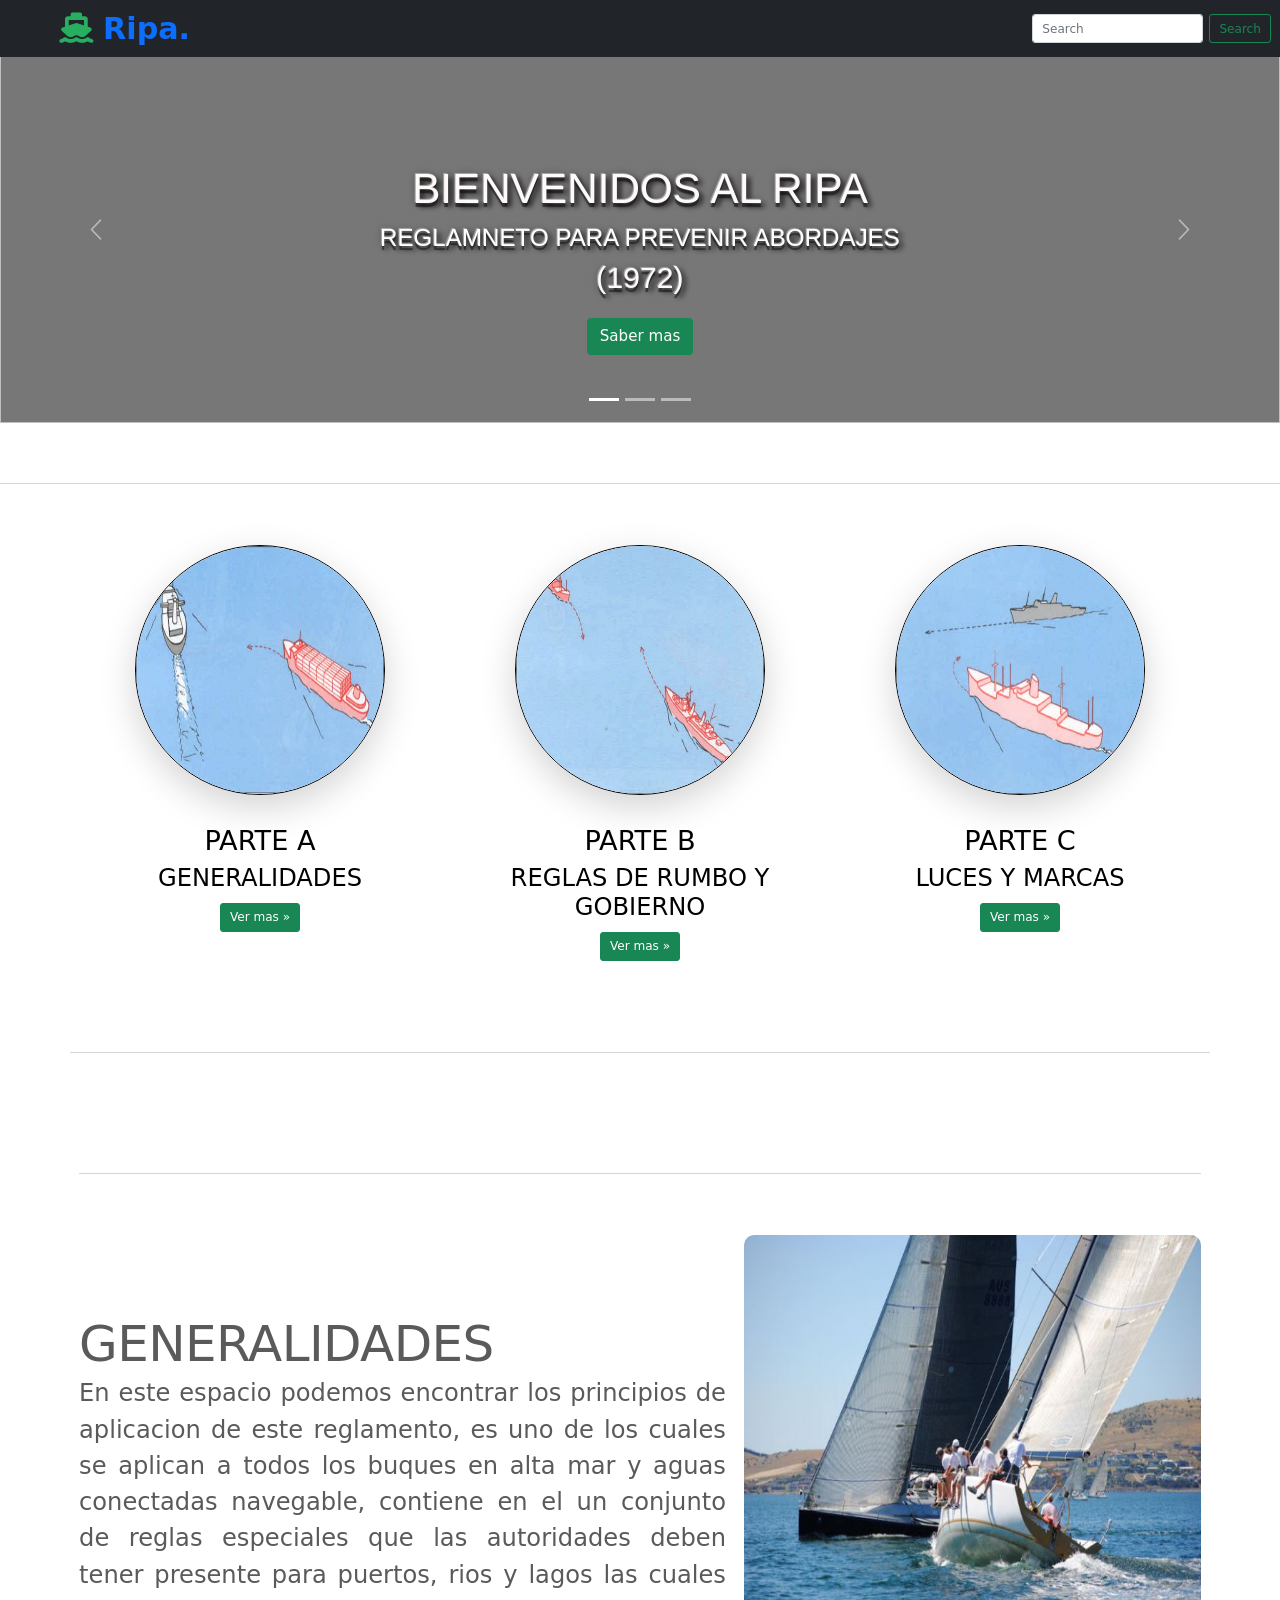
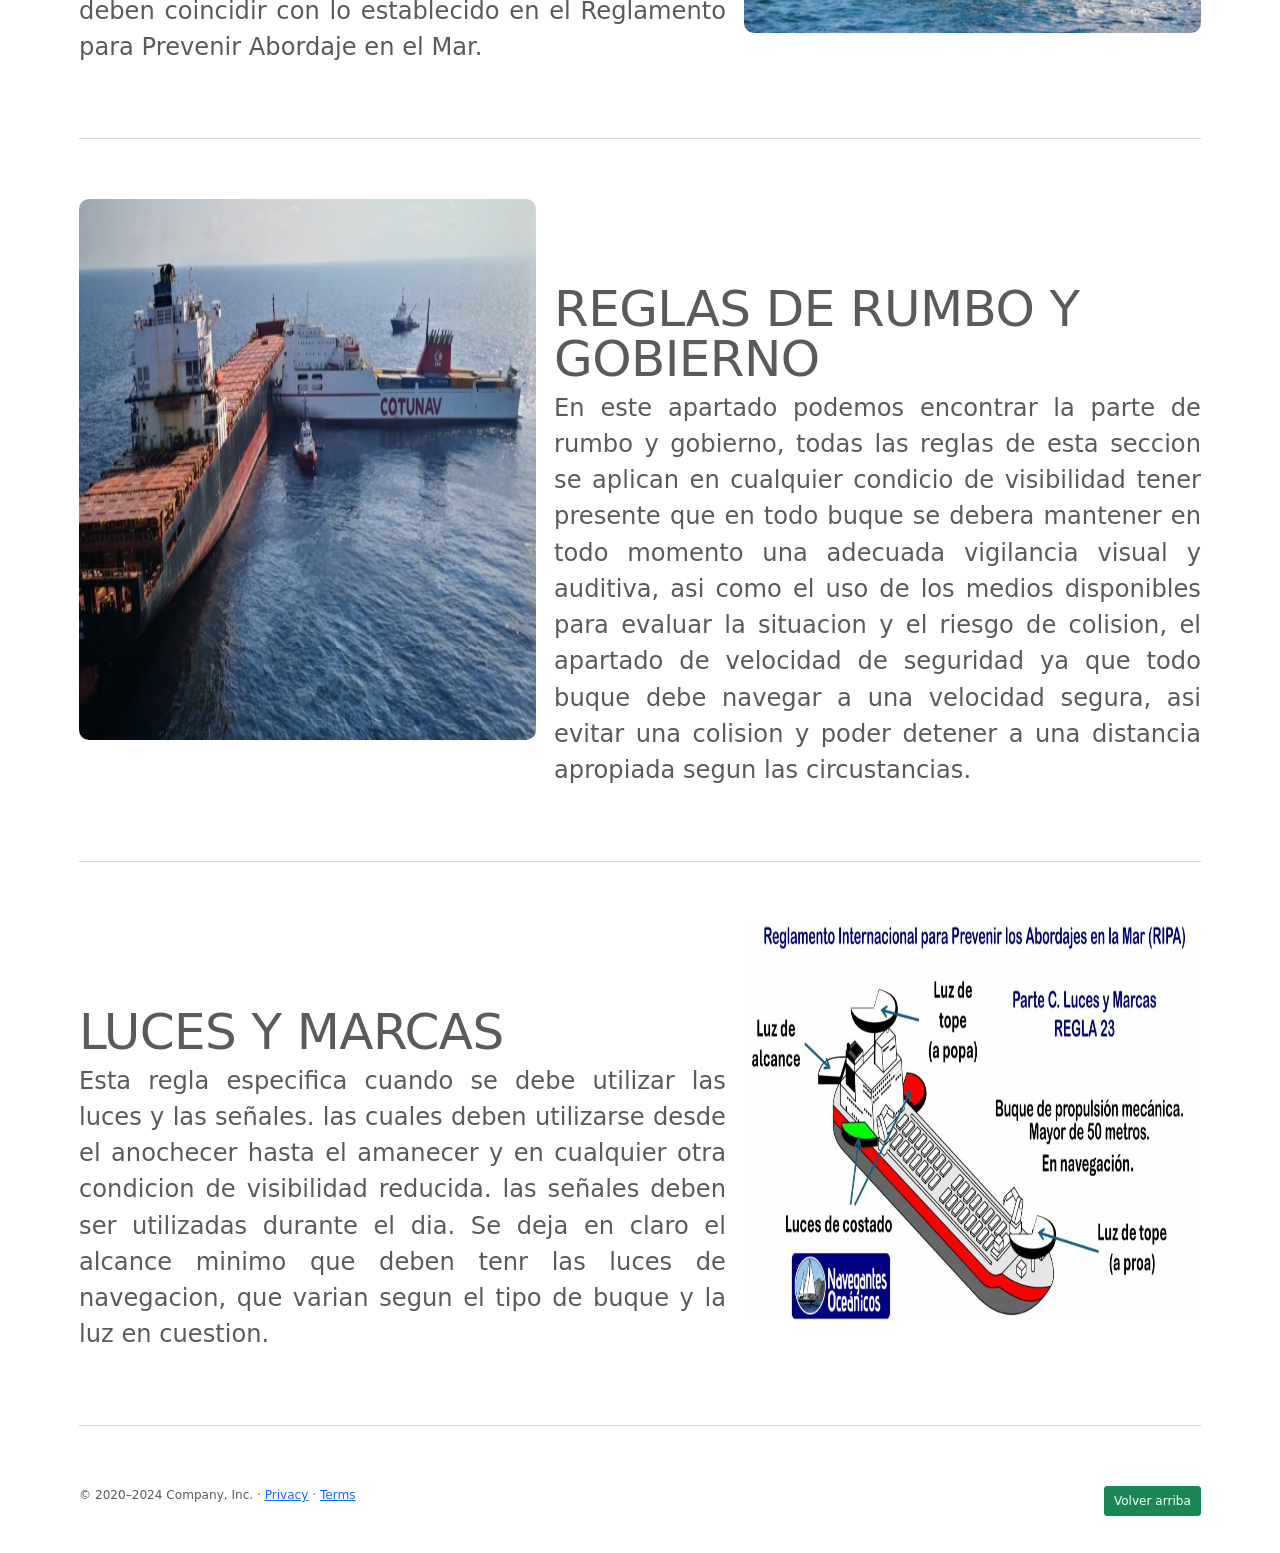
==== index.html @ 92d54235 "Add files via upload" ====
<!DOCTYPE html>
<html lang="en">

<head>
    <meta charset="utf-8" />
    <meta name="viewport" content="width=device-width, initial-scale=1" />
    <meta name="description" content="" />
    <meta name="author" content="Mark Otto, Jacob Thornton, and Bootstrap contributors" />
    <meta name="generator" content="Hugo 0.83.1" />
    <title>Pagina Principal</title>

    <link rel="canonical" href="https://getbootstrap.com/docs/5.0/examples/carousel/" />
    <link rel="icon" type="image/x-icon" href="/images/ico.svg">
    <!-- Bootstrap core CSS -->
    <link href="./css/bootstrap.min.css" rel="stylesheet" />

    <!-- Custom styles for this template -->
    <link href="carousel.css" rel="stylesheet" />
    <link rel="stylesheet" href="https://cdnjs.cloudflare.com/ajax/libs/font-awesome/6.5.1/css/all.min.css">
</head>

<body>
    <header>
        <nav class="navbar navbar-expand-md navbar-dark fixed-top bg-dark">
            <div class="container-fluid">
                <a href="#" class="logo"><i class="fas fa-ship"></i>Ripa.</a>
                <!--<a class="navbar-brand" href="#">Carousel</a>-->
                <button class="navbar-toggler" type="button" data-bs-toggle="collapse" data-bs-target="#navbarCollapse" aria-controls="navbarCollapse" aria-expanded="false" aria-label="Toggle navigation">
          <span class="navbar-toggler-icon"></span>
          </button>
                <div class="collapse navbar-collapse" id="navbarCollapse">
                    <!--==========DESHABILITADO DE LA VISTA==================================-->
                    <ul class="navbar-nav me-auto mb-2 mb-md-0">
                        <li class="nav-item">
                            <a class="nav-link disabled" aria-current="page" href="#"></a>
                        </li>
                        <li class="nav-item">
                            <a class="nav-link disabled" href="#"></a>
                        </li>
                        <li class="nav-item">
                            <a class="nav-link disabled" href="#" tabindex="-1" aria-disabled="true"></a>
                        </li>
                    </ul>
                    <!--============================================-->
                    <form class="d-flex mb-2 mb-md-0">
                        <input class="form-control me-2" type="search" placeholder="Search" aria-label="Search" />
                        <button class="btn btn-outline-success" type="submit">
                Search
              </button>
                    </form>
                </div>
            </div>
        </nav>
    </header>

    <main>
        <!--=======SLIDER======-->
        <div id="myCarousel" class="carousel slide" data-bs-ride="carousel">
            <div class="carousel-indicators">
                <button type="button" data-bs-target="#myCarousel" data-bs-slide-to="0" class="active" aria-current="true" aria-label="Slide 1"></button>
                <button type="button" data-bs-target="#myCarousel" data-bs-slide-to="1" aria-label="Slide 2"></button>
                <button type="button" data-bs-target="#myCarousel" data-bs-slide-to="2" aria-label="Slide 3"></button>
            </div>
            <!--============================================-->
            <div class="carousel-inner">
                <div class="carousel-item active">
                    <svg class="bd-placeholder2-img" width="100%" height="100%" xmlns="http://www.w3.org/2000/svg" aria-hidden="true" preserveAspectRatio="xMidYMid slice" focusable="false">
              <rect width="100%" height="100%" fill="#777" />
            </svg>

                    <img class="bd-placeholder2-img" width="100%" height="100%" src="images/slide1.JPG" alt="" />

                    <div class="container">
                        <div class="carousel-caption">
                            <h1 class="text-carrusel">BIENVENIDOS AL RIPA </h1>
                            <span class="slide-spam">REGLAMNETO PARA PREVENIR ABORDAJES</span>
                            <p class="text-carrusel">
                                (1972)
                            </p>
                            <p>
                                <a class="btn btn-lg btn-success" href="https://www.imo.org/es/About/Conventions/Paginas/COLREG.aspx">Saber mas</a>
                            </p>
                        </div>
                    </div>
                </div>

                <!--============================================-->
                <div class="carousel-item">
                    <svg class="bd-placeholder2-img" width="100%" height="100%" xmlns="http://www.w3.org/2000/svg" aria-hidden="true" preserveAspectRatio="xMidYMid slice" focusable="false">
              <rect width="100%" height="100%" fill="#777" />
            </svg>

                    <img class="bd-placeholder2-img" width="100%" height="100%" src="images/slide2.JPG" alt="" />

                    <div class="container">
                        <div class="carousel-caption">
                            <h1 class="text-carrusel">Reglamento para Prevenir Abordajes en el Mar</h1>
                            <p class="text-carrusel">
                                El RIPA es aquel reglamento por el cual se establecen las reglas de navegacion que todos los buques y embarcaciones en alta mar, asi como en todas las aguas
                                que conectadas a ella y sean navegables por buques de navegacion maritima.
                            </p>
                            <p><a class="btn btn-lg btn-success" href="#">Saber mas</a></p>
                        </div>
                    </div>
                </div>

                <!--============================================-->
                <div class="carousel-item">
                    <svg class="bd-placeholder2-img" width="100%" height="100%" xmlns="http://www.w3.org/2000/svg" aria-hidden="true" preserveAspectRatio="xMidYMid slice" focusable="false">
              <rect width="100%" height="100%" fill="#777" />
            </svg>

                    <img class="bd-placeholder2-img" width="100%" height="100%" src="images/slide3.jpg" alt="" />

                    <div class="container">
                        <div class="carousel-caption">
                            <h1 class="text-carrusel">Ámbito de aplicacion</h1>
                            <p class="text-carrusel">
                                Establecer normas de navegacion para buques en alta mar, permite la aplicacion de reglas especiales en puertos y aguas interiores
                                siempre y cuando se alineen con el Reglamento Internacional para Prevenir Abordaje 
                            </p>
                            <p>
                                <a class="btn btn-lg btn-success" href="#">Saber mas</a>
                            </p>
                        </div>
                    </div>
                </div>
            </div>

            <!--==========BOTONES NEXT Y PREV======================= -->
            <button class="carousel-control-prev" type="button" data-bs-target="#myCarousel" data-bs-slide="prev">
          <span class="carousel-control-prev-icon" aria-hidden="true"></span>
          <span class="visually-hidden">Previous</span>
        </button>
            <button class="carousel-control-next" type="button" data-bs-target="#myCarousel" data-bs-slide="next">
          <span class="carousel-control-next-icon" aria-hidden="true"></span>
          <span class="visually-hidden">Next</span>
        </button>
        </div>
        <!--=======FINAL DE SLIDER======-->

        <!--================================================== -->
        <!-- -->
        <hr class="featurette-divider" />
        <div class="container marketing">
            <!-- Three columns of text below the carousel -->
            <div class="row">
                <div class="col-lg-4">
                    <a href="#openmodal" class="btn_modal">
                        <img class="bd-placeholder-img rounded-circle shadow-lg shadow-lg border" width="250" height="250" src="images/dishes-imag-1.JPG" alt="">
                        <br>
                        <br>
                        <h3>PARTE A</h3>
                        <h2>GENERALIDADES</h2>
                        <p><a class="btn btn-success" href="parte_B.html">Ver mas &raquo;</a></p>
                    </a>
                </div>
                <!-- /.col-lg-4 -->

                <!--============================================-->

                <div class="col-lg-4">

                    <a href="#openmodal2" class="btn_modal">
                        <img class="bd-placeholder-img rounded-circle shadow-lg border" width="250" height="250" src="images/dishes-imag-2.JPG" alt="" />
                        <br>
                        <br>
                        <h3>PARTE B</h3>
                        <h2>REGLAS DE RUMBO Y GOBIERNO</h2>
                        <p><a class="btn btn-success" href="parte_C.html">Ver mas &raquo;</a></p>
                    </a>
                </div>
                <!-- /.col-lg-4 -->

                <!--============================================-->

                <div class="col-lg-4">
                    <a href="#openmodal3" class="btn_modal">
                        <img class="bd-placeholder-img rounded-circle shadow-lg border" width="250" height="250" src="images/dishes-imag-3.JPG" alt="" />
                        <br>
                        <br>
                        <h3>PARTE C</h3>
                        <h2>LUCES Y MARCAS</h2>
                        <p><a class="btn btn-success" href="parte_A.html">Ver mas &raquo;</a></p>
                    </a>
                </div>
                <hr class="featurette-divider" />
                <!--============================================-->
            

                
                <!-- /.col-lg-4 -->
            </div>
            <!-- /.row -->

            <!-- START THE FEATURETTES -->

            <hr class="featurette-divider" />
            <!--=============================================================-->

            <div class="row featurette">
                <div class="col-md-7">
                    <h2 class="featurette-heading">
                        GENERALIDADES
                        <span class="text-muted"></span>
                    </h2>
                    <p class="lead">
                       En este espacio podemos encontrar los principios de aplicacion de este reglamento, es uno de los cuales se aplican a todos los buques en alta mar 
                       y aguas conectadas navegable, contiene en el un conjunto de reglas especiales que las autoridades deben tener presente para puertos, rios y lagos
                       las cuales deben coincidir con lo establecido en el Reglamento para Prevenir Abordaje en el Mar.
                    </p>
                </div>

                <div class="col-md-5">
                    <img class="bd-placeholder-img bd-placeholder-img-lg featurette-image img-fluid mx-auto"  width="500" height="500" src="images/abordajesVela.jpg"  alt="">
                   
                </div>
            </div>

            <hr class="featurette-divider" />
            <!--=============================================================-->

            <div class="row featurette">
                <div class="col-md-7 order-md-2">
                    <h2 class="featurette-heading">
                        REGLAS DE RUMBO Y GOBIERNO
                    </h2>
                    <p class="lead">
                       En este apartado podemos encontrar la parte de rumbo y gobierno, todas las reglas de esta seccion se aplican en cualquier condicio de visibilidad
                       tener presente que en todo buque se debera mantener en todo momento una adecuada vigilancia visual y auditiva, asi como el uso de los medios disponibles para evaluar la situacion y el riesgo de colision,
                       el apartado de velocidad de seguridad ya que todo buque debe navegar a una velocidad segura, asi evitar una colision y poder detener a una distancia apropiada segun las circustancias.
                    </p>
                </div>

                <div class="col-md-5 order-md-1">
                    <img class="bd-placeholder-img bd-placeholder-img-lg featurette-image img-fluid mx-auto" width="500" height="500" src="images/abordaje.jpg" alt="">
              
                </div>
            </div>

            <hr class="featurette-divider" />
            <!--=============================================================-->

            <div class="row featurette">
                <div class="col-md-7">
                    <h2 class="featurette-heading">
                        LUCES Y MARCAS
                    </h2>
                    <p class="lead">
                       Esta regla especifica cuando se debe utilizar las luces y las señales. las cuales deben utilizarse desde el anochecer hasta el amanecer y en cualquier otra condicion de visibilidad reducida.
                       las señales deben ser utilizadas durante el dia. Se deja en claro el alcance minimo que deben tenr las luces de navegacion, que varian segun el tipo de buque y la luz en cuestion.
                    </p>
                </div>
                <div class="col-md-5">
                    <img class="bd-placeholder-img bd-placeholder-img-lg featurette-image img-fluid mx-auto" width="500" height="500" src="images/home-imag-3.JPG" alt="">
              
                </div>
            </div>

            <hr class="featurette-divider" />
            <!--=============================================================-->

            <!-- /END THE FEATURETTES -->
        </div>
        <!-- /.container -->

        <!-- FOOTER -->
        <footer class="container">
            <p class="float-end"><a class="btn btn-success" href="#">Volver arriba</a></p>
            <p>
                &copy; 2020–2024 Company, Inc. &middot;
                <a href="#">Privacy</a> &middot; <a href="#">Terms</a>
            </p>
        </footer>
    </main>


    <div id="openmodal" class="modalDialog">
        <div class="modal__container">
            <a class="modal__close" href="#close" title="Close">X</a>
            <img src="" alt="" id="modalImage" class="modal__image">
            <h2 class="modal__title">GENERALIDADES</h2>
            <p class="modal__paragraph">Va de la Regla 1 a la Regla 3</p>
            <p><a class="btn_modal_ir" href="parte_B.html">Ver mas &raquo;<a></p>
        </div>
    </div>

    <div id="openmodal2" class="modalDialog">
        <div class="modal__container">
          <a class="modal__close" href="#close" title="Close">X</a>
                <img src="" alt="" id="modalImage" class="modal__image">
                <h2 class="modal__title">REGLAS DE RUMBO Y GOBIERNO</h2>
                <p class="modal__paragraph">Va de la Regla 4 a la Regla 18</p>
                <p><a class="btn_modal_ir" href="parte_C.html">Ver mas &raquo;</a></p>
        </div>
    </div>

    <div id="openmodal3" class="modalDialog">
        <div class="modal__container">
            <a class="modal__close" href="#close" title="Close">X</a>
            <img src="" alt="" id="modalImage" class="modal__image">
            <h2 class="modal__title">LUCES Y MARCAS</h2>
            <p class="modal__paragraph">Va de la Regla 20 a la Regla 31</p>
            <p><a class="btn_modal_ir" href="parte_A.html">Ver mas &raquo;</a></p>
        </div>
    </div>

   

    <script src="js/bootstrap.bundle.min.js"></script>
   
</body>

</html>
---- carousel.css ----
@import url('https://fonts.googleapis.com/css2?family=Nunito+Sans:ital,opsz,wght@0,6..12,200..1000;1,6..12,200..1000&display=swap');

/* GLOBAL STYLES
-------------------------------------------------- */


/* Padding below the footer and lighter body text */

:root {
    --green: #27ae60;
    --black: #192a56;
    --light-color: #666;
    --box-shadow: 0 .5rem 1.5rem rgba(0, 0, 0, .1);
}

html {
    font-size: 75.5%;
    overflow-x: hidden;
    scroll-padding-top: 5.5rem;
    scroll-behavior: smooth;
}

section {
    padding: 2rem 9%;
}

section:nth-child(even) {
    background: #eee;
}

header .logo {
    font-size: 2.5rem;
    font-weight: bolder;
    text-decoration: none;
    padding-right: 10px;
}

header .logo i {
    color: var(--green);
    padding-left: 5px;
    padding-right: 10px;
    padding-left: 50px;
}

body {
    padding-top: 3rem;
    padding-bottom: 3rem;
    color: #5a5a5a;
}

.sub-heading {
    text-align: center;
    color: var(--green);
    font-size: 2rem;
    padding-top: 1rem;
}

.heading {
    text-align: center;
    color: var(--black);
    font-size: 3rem;
    padding-bottom: 2rem;
    text-transform: uppercase;
}


/* *************MODAL------------------------------------------------ */

.btn_modal {
    font-size: 1.7rem;
    cursor: pontier;
    text-decoration: none;
    color: #000;
}

.modalDialog {
    position: fixed;
    font-family: 'Franklin Gothic Medium';
    top: 0;
    right: 0;
    bottom: 0;
    left: 0;
    background: rgba(0, 0, 0, 0.8);
    z-index: 99999;
    opacity: 0;
    -webkit-transition: opacity 400ms ease-in;
    -moz-transition: opacity 400ms ease-in;
    transition: opacity 400ms ease-in;
    pointer-events: none;
}

.modalDialog:target {
    opacity: 1;
    pointer-events: auto;
}

.modalDialog>div {
    width: 500px;
    position: relative;
    margin: 10% auto;
    padding: 5px 20px 13px 20px;
    border-radius: 10px;
    background: rgb(255, 255, 255);
    -webkit-transition: opacity 400ms ease-in;
    -moz-transition: opacity 400ms ease-in;
    transition: opacity 400ms ease-in;
}

.modal__close {
    background: #ee1909ef;
    color: #FFFFFF;
    line-height: 25px;
    position: absolute;
    text-align: center;
    right: -12px;
    top: -10px;
    width: 30px;
    text-decoration: none;
    font-weight: bold;
    -webkit-border-radius: 12px;
    -moz-border-radius: 12px;
    border-radius: 12px;
    -moz-box-shadow: 1px 1px 3px #000;
    -webkit-box-shadow: 1px 1px 3px #000;
    box-shadow: 1px 1px 3px #000;
}

.btn_modal_ir {
    text-decoration: none;
    color: #fff;
    background-color: var(--black);
    padding: 1em 1em;
    border: 1px solid;
    border-radius: 60px;
    display: inline-block;
    font-weight: 300;
    transition: background-color .3s;
}

.btn_modal_ir:hover {
    background-color: var(--green);
    color: var(--black);
}

.modal__container {
    margin: auto;
    width: 90%;
    max-width: 600px;
    max-height: 90%;
    background-color: #fff;
    border-radius: 6px;
    padding: 3em 2.5em;
    display: grid;
    gap: 1em;
    place-items: center;
    grid-auto-columns: 100%;
    transform: var(--transform);
    transition: var(--transition);
}

.modal__title {
    font-size: 2.5rem;
    text-align: center;
}

.modal__paragraph {
    font-size: 16px;
    margin-bottom: 10px;
    text-align: justify;
}

.modal__img {
    width: 90%;
    max-width: 300px;
}

.modal--show {
    opacity: 1;
    pointer-events: unset;
    transition: opacity .6s;
    --transform: translateY(0);
    --transition: transform .5s;
}

.modal__image {
    width: 50%;
    /** Ajusta el ancho según tus necesidades*/
    height: auto;
    /**Mantiene la proporción de la imagen*/
    margin-bottom: 20px;
    /**Espacio entre la imagen y el texto*/
}


/* CUSTOMIZE THE CAROUSEL
-------------------------------------------------- */


/* Carousel base class */

.carousel {
    margin-bottom: 4rem;
}


/* Since positioning the image, we need to help out the caption */

.carousel-caption {
    bottom: 3rem;
    z-index: 10;
}


/* Declare heights because of positioning of img element */

.carousel-item {
    height: 32rem;
}

.carousel-item>img {
    position: absolute;
    top: 0;
    left: 0;
    min-width: 100%;
    height: 32rem;
}


/* MARKETING CONTENT
-------------------------------------------------- */


/* Center align the text within the three columns below the carousel */

.marketing .col-lg-4 {
    margin-bottom: 1.5rem;
    text-align: center;
}

.marketing h2 {
    font-weight: 400;
}


/* rtl:begin:ignore */

.marketing .col-lg-4 p {
    margin-right: .75rem;
    margin-left: .75rem;
}


/* rtl:end:ignore */


/* Featurettes
------------------------- */

.featurette-divider {
    margin: 5rem 0;
    /* Space out the Bootstrap <hr> more */
}


/* Thin out the marketing headings */

.featurette-heading {
    font-weight: 300;
    line-height: 1;
    /* rtl:remove */
    letter-spacing: -.05rem;
}



/*******=======CIRCULOS===========**********/

.bd-placeholder-img {
    font-size: 1.125rem;
    text-anchor: middle;
    -webkit-user-select: none;
    -moz-user-select: none;
    user-select: none;
}



/*********SLIDES**********/

.bd-placeholder2-img {
    font-size: 1.125rem;
    text-anchor: middle;
    -webkit-user-select: none;
    -moz-user-select: none;
    user-select: none;
}


/*============CAJAS PARTE C===========--------------- */

.box-container .box .imagenes img {
    width: 80%;
}

.dishes .box-container {
    display: grid;
    grid-template-columns: repeat(auto-fit, minmax(28rem, 1fr));
    gap: 1.5rem;
}

.dishes .box-container .box {
    padding: 2.5rem;
    background: #fff;
    border-radius: .5rem;
    border: .1rem solid rgba(0, 0, 0, .2);
    box-shadow: var(--box-shadow);
    position: relative;
    overflow: hidden;
    text-align: center;
    font-size: 1.5em;

}
.dishes .box-container .box .content p{
    text-align: justify;
    color: var(--light-color);
    font-size: 1.6rem;
    padding: .5rem 0;
    line-height: 1.2;
}



.menu .box-container .box .content h3{
    text-align: center;
    color: var(--black);
    font-size: 2.5rem;
}

.dishes .box-container .box .fa-ship,
.dishes .box-container .box .fa-eye {
    position: absolute;
    top: .5em;
    background: #eee;
    border-radius: 50%;
    height: 5rem;
    width: 5rem;
    line-height: 5rem;
    font-size: 2rem;
    color: var(--black);
}

.dishes .box-container .box .fa-ship:hover,
.dishes .box-container .box .fa-eye:hover {
    background: var(--green);
    color: #fff;
}

.dishes .box-container .box .fa-ship {
    right: -15rem;
}

.dishes .box-container .box .fa-eye {
    left: -15rem;
}

.dishes .box-container .box:hover .fa-ship {
    right: 1.5rem;
}

.dishes .box-container .box:hover .fa-eye {
    left: 1.5rem;
}

.dishes .box-container .box img {
    height: 17rem;
    margin: 1rem 0;
}

.dishes .box-container .box h3 {
    color: var(--black);
    font-size: 2.5rem;
}

.dishes .box-container .box .stars {
    padding: 1rem 0;
}

.dishes .box-container .box i {
    font-size: 1.7rem;
    color: var(--green);
}

.dishes .box-container .box span {
    color: var(--green);
    font-weight: bolder;
    margin: 1rem;
    font-size: 2.5rem;
}


/* RESPONSIVE CSS
-------------------------------------------------- */

@media (min-width: 768px) {
    .bd-placeholder-img-lg {
        font-size: 3.5rem;
    }
}

@media (min-width: 40em) {
    /* Bump up size of carousel content */
    .carousel-caption p {
        margin-bottom: 1.25rem;
        font-size: 2.5rem;
        line-height: 1.4;
    }
    .featurette-heading {
        font-size: 50px;
    }
    .text-carrusel {
        font-size: 3.5rem;
        color: rgb(255, 250, 250);
        font-family: 'Franklin Gothic Medium', 'Arial', 'fantasy';
        text-shadow: -1px -1px 1px #aaa, 0px 4px 1px rgba(0, 0, 0, 0.5), 4px 4px 5px rgba(0, 0, 0, 0.7), 0px 0px 7px rgba(0, 0, 0, 0.4);
    }
    .carousel-caption .slide-spam {
        margin-bottom: 1.25rem;
        font-size: 2rem;
        font-family: 'Franklin Gothic Medium', 'Arial Narrow', Arial, sans-serif;
        text-shadow: -1px -1px 1px #aaa, 0px 4px 1px rgba(0, 0, 0, 0.5), 4px 4px 5px rgba(0, 0, 0, 0.7), 0px 0px 7px rgba(0, 0, 0, 0.4);
    }
}

@media (min-width: 62em) {
    .featurette-heading {
        margin-top: 7rem;
    }
}
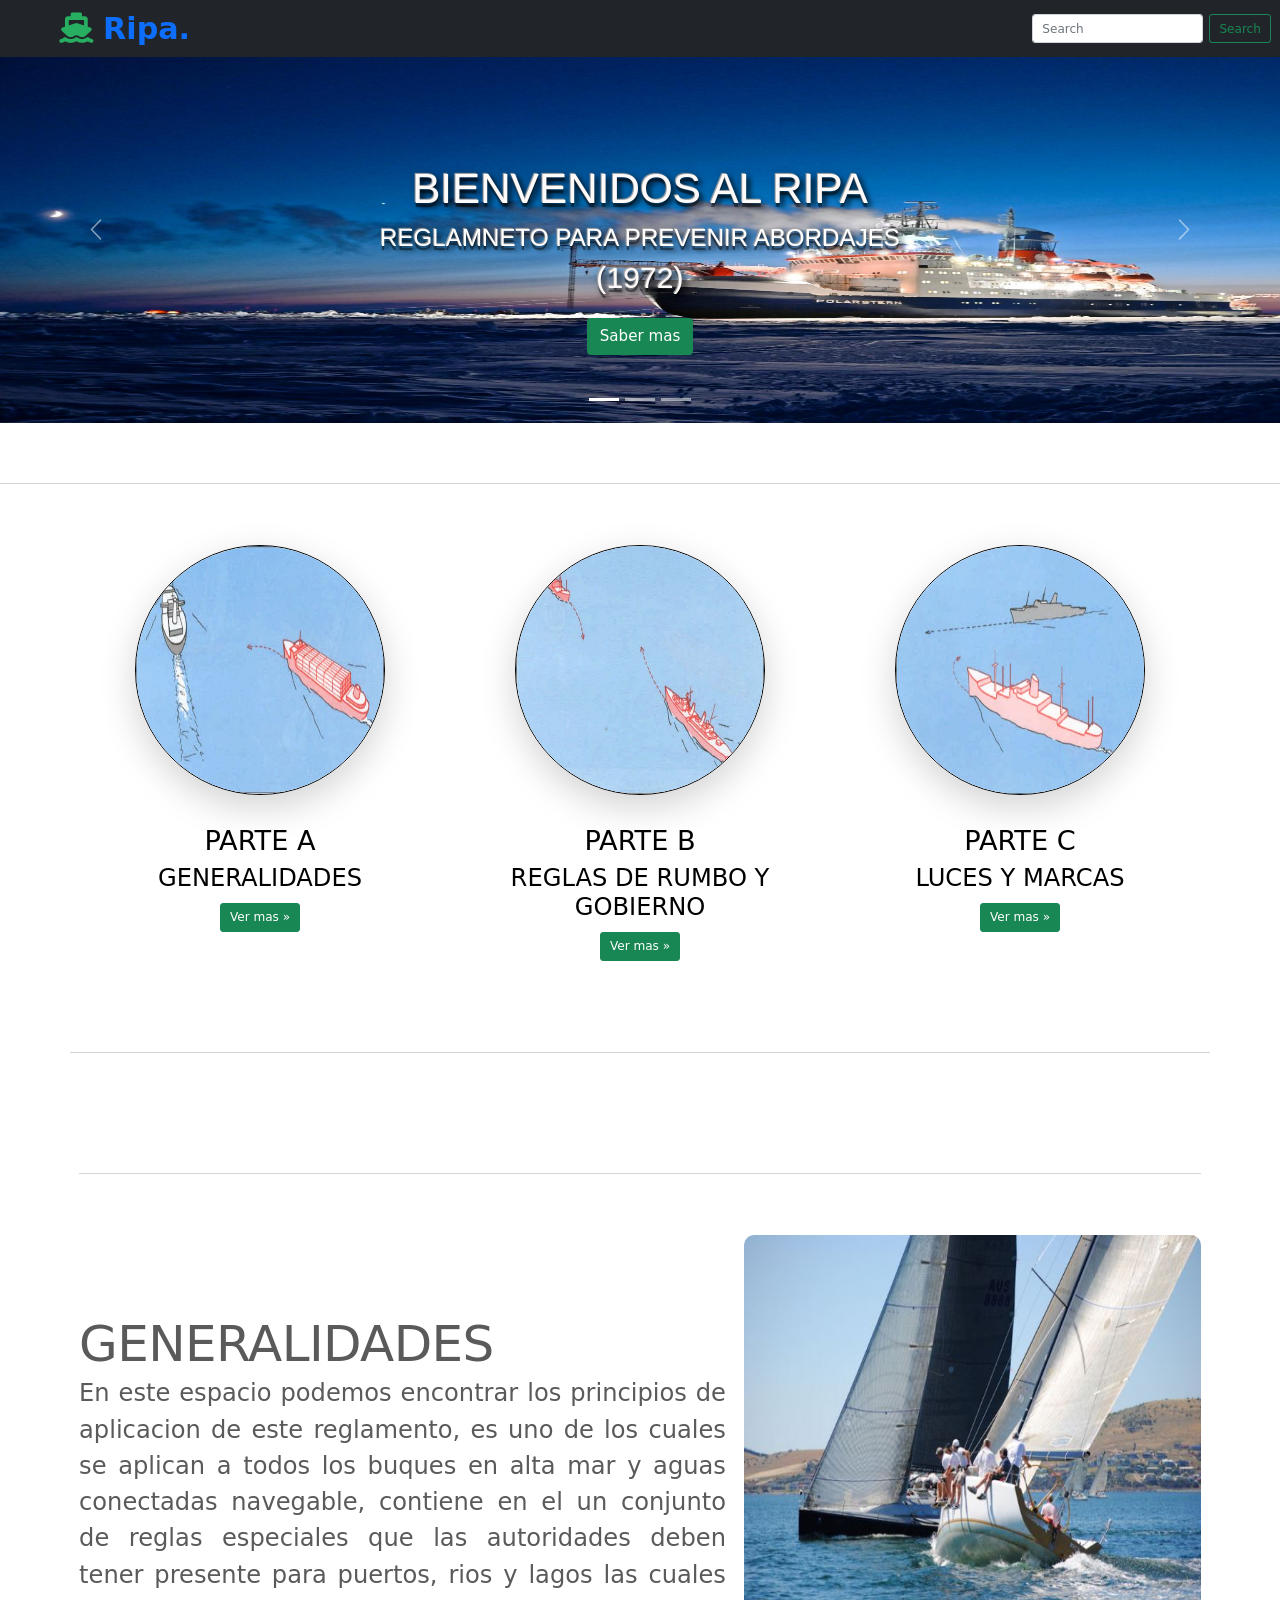
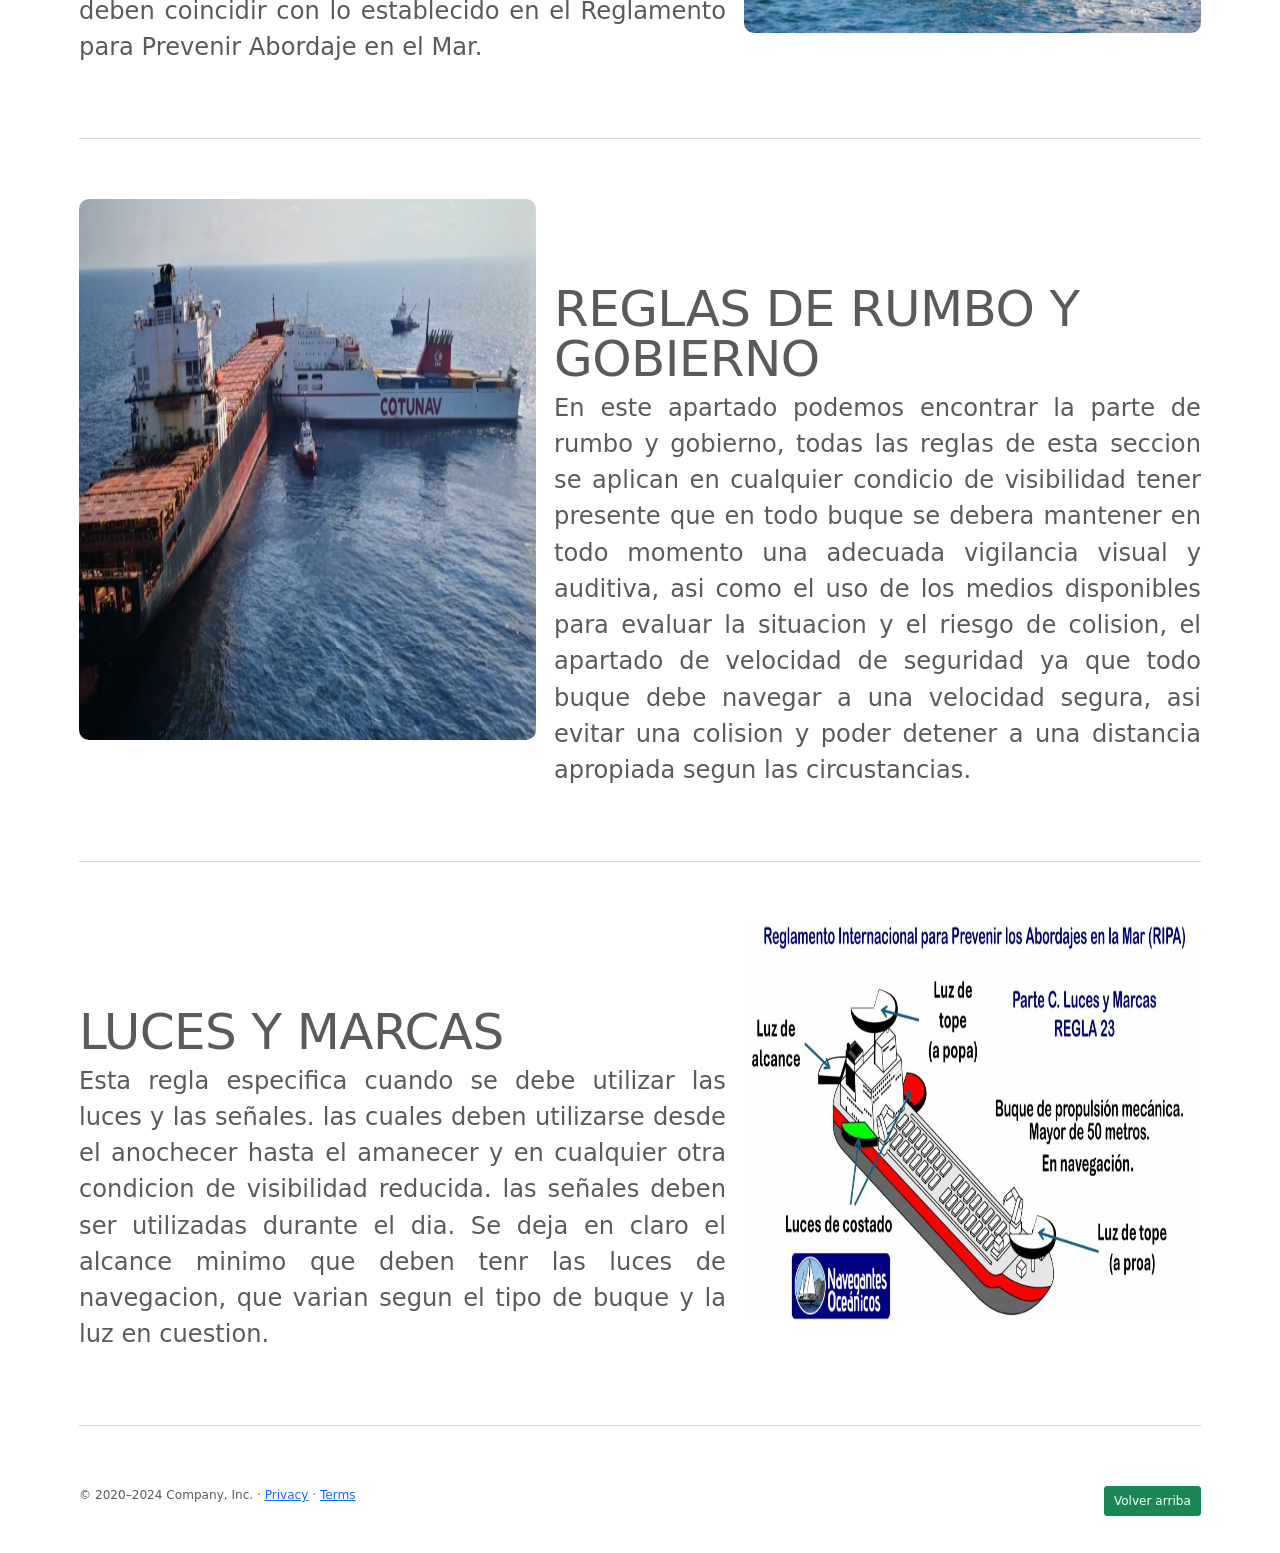
==== commit 9e3ef629: "Update index.html" ====
--- a/index.html
+++ b/index.html
@@ -68,7 +68,7 @@
               <rect width="100%" height="100%" fill="#777" />
             </svg>
 
-                    <img class="bd-placeholder2-img" width="100%" height="100%" src="images/slide1.JPG" alt="" />
+                    <img class="bd-placeholder2-img" width="100%" height="100%" src="images/slide3.jpg" alt="" />
 
                     <div class="container">
                         <div class="carousel-caption">
@@ -90,7 +90,7 @@
               <rect width="100%" height="100%" fill="#777" />
             </svg>
 
-                    <img class="bd-placeholder2-img" width="100%" height="100%" src="images/slide2.JPG" alt="" />
+                    <img class="bd-placeholder2-img" width="100%" height="100%" src="images/slide3.jpg" alt="" />
 
                     <div class="container">
                         <div class="carousel-caption">
@@ -312,4 +312,4 @@
 </body>
 
 </html>
- + 
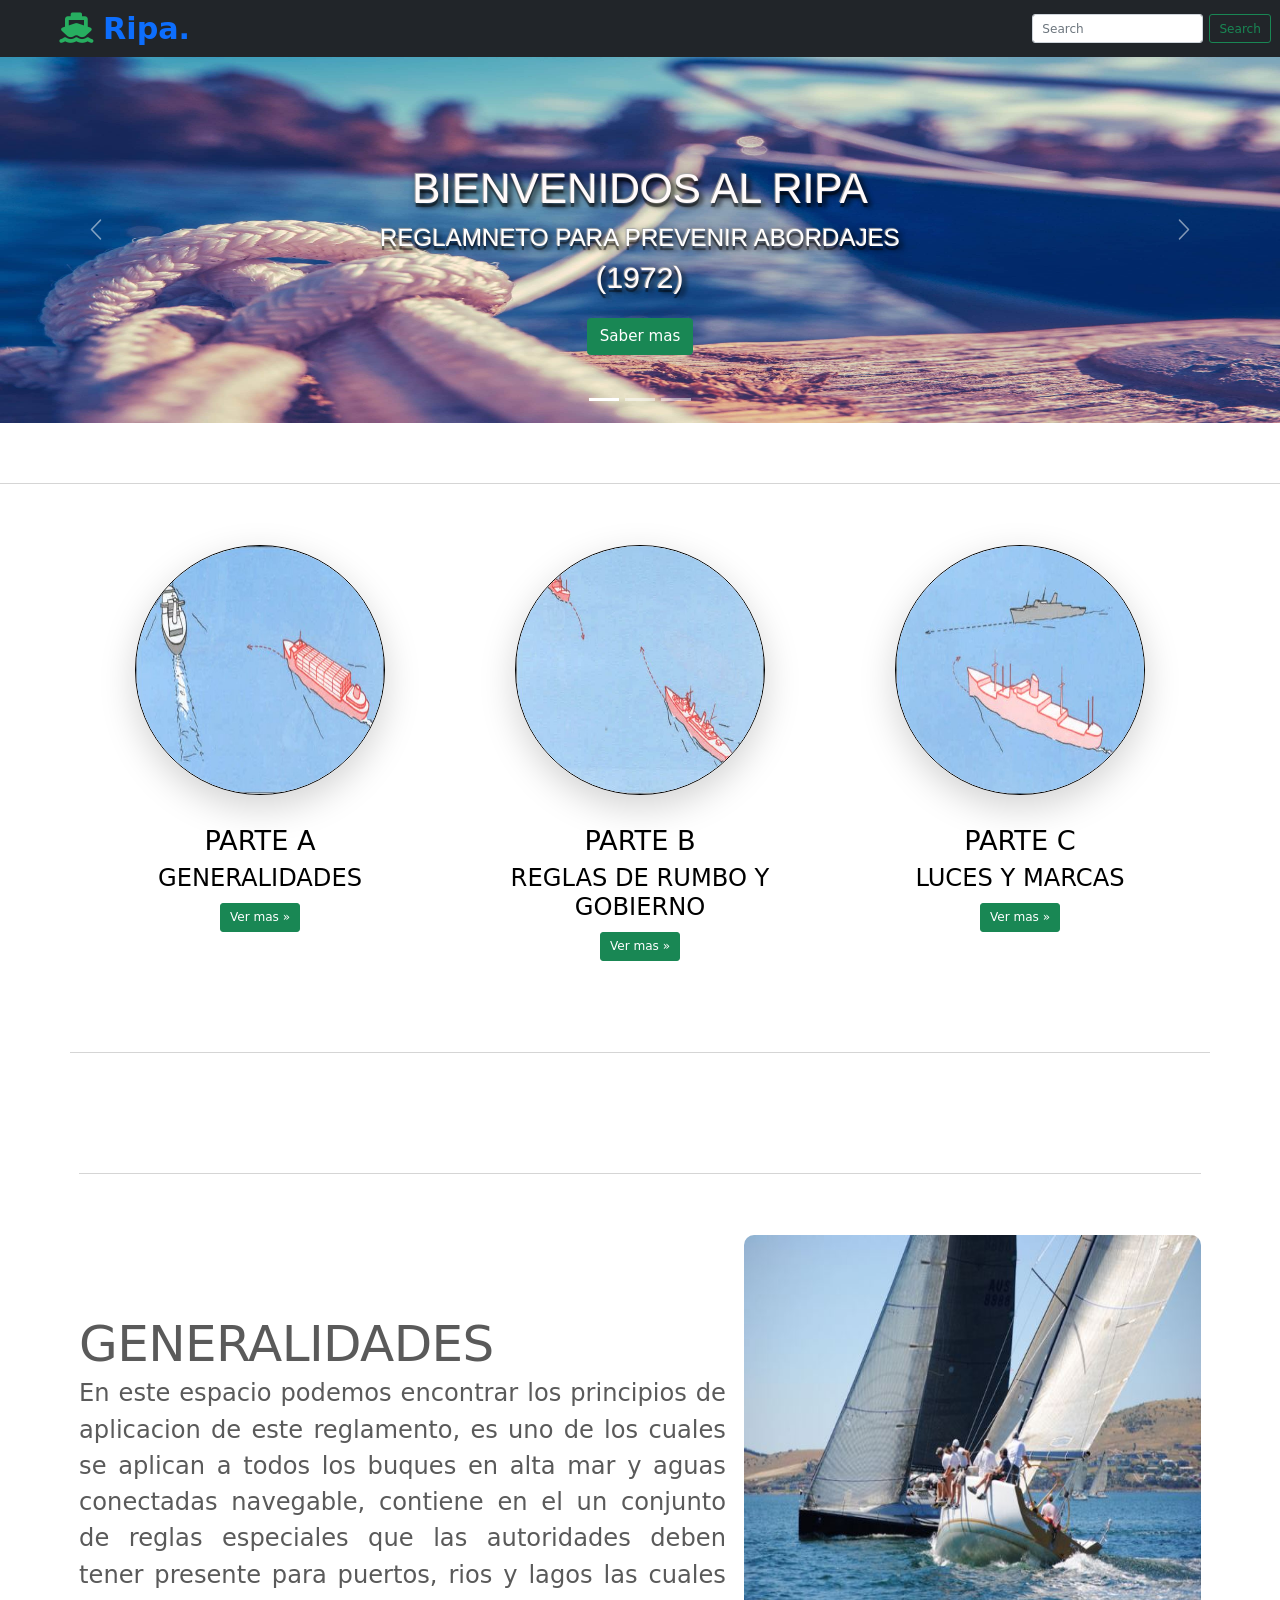
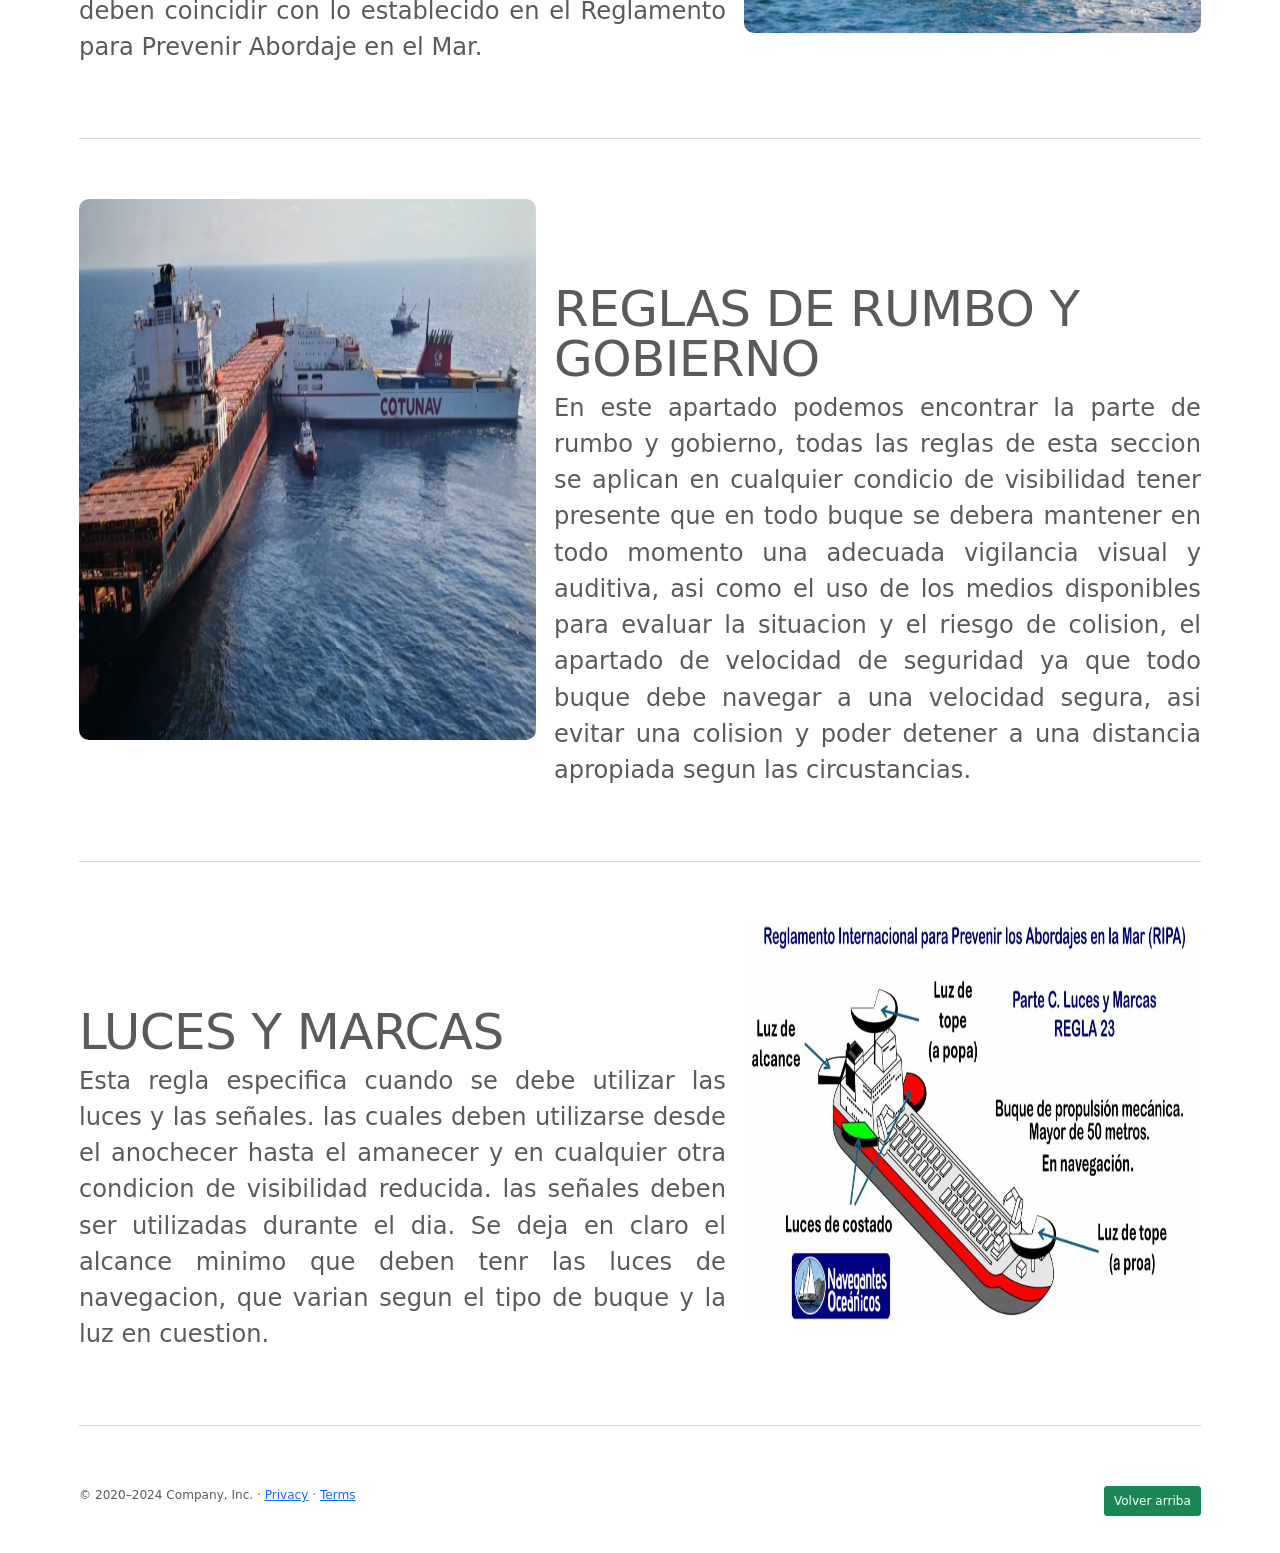
==== commit 1e71d4b0: "Update index.html" ====
--- a/index.html
+++ b/index.html
@@ -68,7 +68,7 @@
               <rect width="100%" height="100%" fill="#777" />
             </svg>
 
-                    <img class="bd-placeholder2-img" width="100%" height="100%" src="images/slide3.jpg" alt="" />
+                    <img class="bd-placeholder2-img" width="100%" height="100%" src="images/slide1.jpg" alt="" />
 
                     <div class="container">
                         <div class="carousel-caption">
@@ -90,7 +90,7 @@
               <rect width="100%" height="100%" fill="#777" />
             </svg>
 
-                    <img class="bd-placeholder2-img" width="100%" height="100%" src="images/slide3.jpg" alt="" />
+                    <img class="bd-placeholder2-img" width="100%" height="100%" src="images/slide2.jpg" alt="" />
 
                     <div class="container">
                         <div class="carousel-caption">
